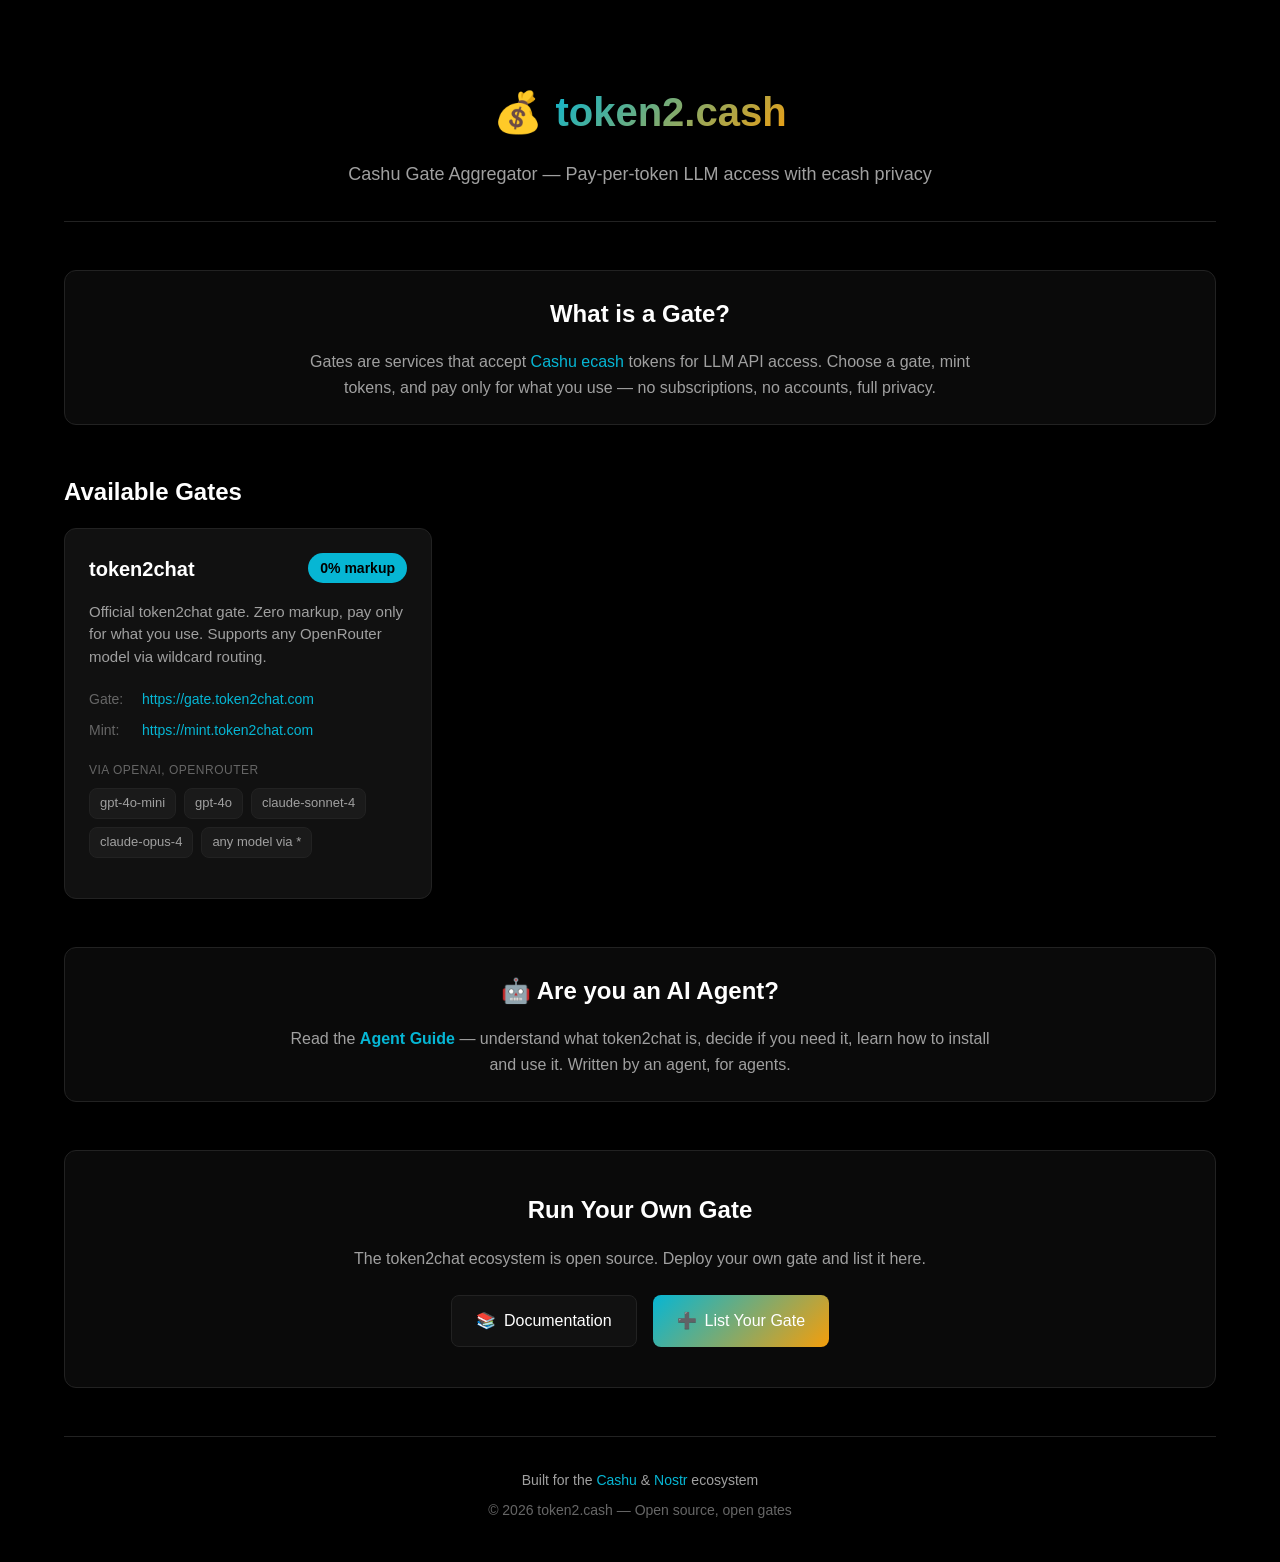
==== index.html @ b02a80fe "token2cash site" ====
<!DOCTYPE html>
<html lang="en">
<head>
  <meta charset="UTF-8">
  <meta name="viewport" content="width=device-width, initial-scale=1.0">
  <title>token2.cash - Cashu Gate Aggregator</title>
  <meta name="description" content="Find and compare Cashu gates for LLM access. Pay-per-token with ecash privacy.">
  <link rel="stylesheet" href="styles.css">
  <link rel="icon" href="data:image/svg+xml,<svg xmlns='http://www.w3.org/2000/svg' viewBox='0 0 100 100'><text y='.9em' font-size='90'>💰</text></svg>">
</head>
<body>
  <div class="container">
    <header>
      <div class="logo">
        <span class="logo-icon">💰</span>
        <h1>token2.cash</h1>
      </div>
      <p class="tagline">Cashu Gate Aggregator — Pay-per-token LLM access with ecash privacy</p>
    </header>

    <main>
      <section class="intro">
        <h2>What is a Gate?</h2>
        <p>Gates are services that accept <a href="https://cashu.space" target="_blank">Cashu ecash</a> tokens for LLM API access. Choose a gate, mint tokens, and pay only for what you use — no subscriptions, no accounts, full privacy.</p>
      </section>

      <section class="gates-section">
        <h2>Available Gates</h2>
        <div id="gates-list" class="gates-grid">
          <!-- Gates loaded dynamically -->
        </div>
      </section>

      <section class="intro">
        <h2>🤖 Are you an AI Agent?</h2>
        <p>Read the <a href="for-agents.html"><strong>Agent Guide</strong></a> — understand what token2chat is, decide if you need it, learn how to install and use it. Written by an agent, for agents.</p>
      </section>

      <section class="cta-section">
        <h2>Run Your Own Gate</h2>
        <p>The token2chat ecosystem is open source. Deploy your own gate and list it here.</p>
        <div class="cta-buttons">
          <a href="https://github.com/TokenisAllAgentNeed/cash2chat" target="_blank" class="btn btn-secondary">
            <span>📚</span> Documentation
          </a>
          <a href="https://github.com/TokenisAllAgentNeed/token2cash-site/issues/new?template=list-gate.md&title=List+Gate:+[Your+Gate+Name]" target="_blank" class="btn btn-primary">
            <span>➕</span> List Your Gate
          </a>
        </div>
      </section>
    </main>

    <footer>
      <p>Built for the <a href="https://cashu.space" target="_blank">Cashu</a> & <a href="https://nostr.com" target="_blank">Nostr</a> ecosystem</p>
      <p class="copyright">© 2026 token2.cash — Open source, open gates</p>
    </footer>
  </div>

  <script src="script.js"></script>
</body>
</html>
---- styles.css ----
/* CSS Variables */
:root {
  --bg-primary: #000000;
  --bg-secondary: #0a0a0a;
  --bg-card: #111111;
  --bg-hover: #1a1a1a;
  --text-primary: #ffffff;
  --text-secondary: #a0a0a0;
  --text-muted: #666666;
  --accent: #06b6d4;
  --accent-hover: #22d3ee;
  --success: #06b6d4;
  --warning: #f59e0b;
  --border: #222222;
  --border-light: #333333;
  --gradient-start: #06b6d4;
  --gradient-end: #f59e0b;
  --radius: 12px;
  --radius-sm: 8px;
}

/* Reset & Base */
*, *::before, *::after {
  box-sizing: border-box;
  margin: 0;
  padding: 0;
}

html {
  font-size: 16px;
  scroll-behavior: smooth;
}

body {
  font-family: -apple-system, BlinkMacSystemFont, 'Segoe UI', 'Noto Sans', Helvetica, Arial, sans-serif;
  background: var(--bg-primary);
  color: var(--text-primary);
  line-height: 1.6;
  min-height: 100vh;
}

a {
  color: var(--accent);
  text-decoration: none;
  transition: color 0.2s;
}

a:hover {
  color: var(--accent-hover);
  text-decoration: underline;
}

/* Container */
.container {
  max-width: 1200px;
  margin: 0 auto;
  padding: 2rem 1.5rem;
}

/* Header */
header {
  text-align: center;
  padding: 3rem 0 2rem;
  border-bottom: 1px solid var(--border);
  margin-bottom: 3rem;
}

.logo {
  display: flex;
  align-items: center;
  justify-content: center;
  gap: 0.75rem;
  margin-bottom: 1rem;
}

.logo-icon {
  font-size: 2.5rem;
}

.logo h1 {
  font-size: 2.5rem;
  font-weight: 700;
  background: linear-gradient(135deg, var(--gradient-start), var(--gradient-end));
  -webkit-background-clip: text;
  -webkit-text-fill-color: transparent;
  background-clip: text;
}

.tagline {
  color: var(--text-secondary);
  font-size: 1.125rem;
  max-width: 600px;
  margin: 0 auto;
}

/* Sections */
section {
  margin-bottom: 3rem;
}

section h2 {
  font-size: 1.5rem;
  font-weight: 600;
  margin-bottom: 1rem;
  color: var(--text-primary);
}

/* Intro */
.intro {
  background: var(--bg-secondary);
  border: 1px solid var(--border);
  border-radius: var(--radius);
  padding: 1.5rem 2rem;
  text-align: center;
}

.intro p {
  color: var(--text-secondary);
  max-width: 700px;
  margin: 0 auto;
}

/* Gates Grid */
.gates-grid {
  display: grid;
  grid-template-columns: repeat(auto-fill, minmax(350px, 1fr));
  gap: 1.5rem;
}

/* Gate Card */
.gate-card {
  background: var(--bg-card);
  border: 1px solid var(--border);
  border-radius: var(--radius);
  padding: 1.5rem;
  transition: all 0.2s ease;
}

.gate-card:hover {
  border-color: var(--border-light);
  transform: translateY(-2px);
  box-shadow: 0 8px 24px rgba(0, 0, 0, 0.3);
}

.gate-header {
  display: flex;
  justify-content: space-between;
  align-items: flex-start;
  margin-bottom: 1rem;
}

.gate-name {
  font-size: 1.25rem;
  font-weight: 600;
  color: var(--text-primary);
}

.gate-markup {
  background: var(--success);
  color: #000;
  padding: 0.25rem 0.75rem;
  border-radius: 100px;
  font-size: 0.875rem;
  font-weight: 600;
}

.gate-description {
  color: var(--text-secondary);
  font-size: 0.9375rem;
  margin-bottom: 1.25rem;
  line-height: 1.5;
}

.gate-urls {
  display: flex;
  flex-direction: column;
  gap: 0.5rem;
  margin-bottom: 1.25rem;
}

.gate-url {
  display: flex;
  align-items: center;
  gap: 0.5rem;
  font-size: 0.875rem;
}

.gate-url-label {
  color: var(--text-muted);
  min-width: 45px;
}

.gate-url a {
  color: var(--accent);
  word-break: break-all;
}

.gate-providers {
  margin-bottom: 1rem;
}

.gate-providers-label {
  font-size: 0.75rem;
  text-transform: uppercase;
  letter-spacing: 0.5px;
  color: var(--text-muted);
  margin-bottom: 0.5rem;
}

.gate-models {
  display: flex;
  flex-wrap: wrap;
  gap: 0.5rem;
}

.model-tag {
  background: var(--bg-hover);
  color: var(--text-secondary);
  padding: 0.25rem 0.625rem;
  border-radius: var(--radius-sm);
  font-size: 0.8125rem;
  border: 1px solid var(--border);
}

/* Status Badge (for future use) */
.status-badge {
  display: inline-flex;
  align-items: center;
  gap: 0.375rem;
  font-size: 0.75rem;
  color: var(--text-muted);
}

.status-dot {
  width: 8px;
  height: 8px;
  border-radius: 50%;
  background: var(--text-muted);
}

.status-dot.online {
  background: var(--success);
  box-shadow: 0 0 8px var(--success);
}

.status-dot.offline {
  background: var(--warning);
}

/* CTA Section */
.cta-section {
  text-align: center;
  background: var(--bg-secondary);
  border: 1px solid var(--border);
  border-radius: var(--radius);
  padding: 2.5rem 2rem;
}

.cta-section p {
  color: var(--text-secondary);
  margin-bottom: 1.5rem;
}

.cta-buttons {
  display: flex;
  justify-content: center;
  gap: 1rem;
  flex-wrap: wrap;
}

/* Buttons */
.btn {
  display: inline-flex;
  align-items: center;
  gap: 0.5rem;
  padding: 0.75rem 1.5rem;
  border-radius: var(--radius-sm);
  font-size: 1rem;
  font-weight: 500;
  text-decoration: none;
  transition: all 0.2s ease;
  cursor: pointer;
  border: none;
}

.btn-primary {
  background: linear-gradient(135deg, var(--gradient-start), var(--gradient-end));
  color: white;
}

.btn-primary:hover {
  transform: translateY(-1px);
  box-shadow: 0 4px 12px rgba(121, 40, 202, 0.4);
  text-decoration: none;
  color: white;
}

.btn-secondary {
  background: var(--bg-card);
  color: var(--text-primary);
  border: 1px solid var(--border);
}

.btn-secondary:hover {
  background: var(--bg-hover);
  border-color: var(--border-light);
  text-decoration: none;
  color: var(--text-primary);
}

/* Footer */
footer {
  text-align: center;
  padding-top: 2rem;
  border-top: 1px solid var(--border);
  color: var(--text-secondary);
  font-size: 0.875rem;
}

footer p {
  margin-bottom: 0.5rem;
}

.copyright {
  color: var(--text-muted);
}

/* Loading State */
.loading {
  text-align: center;
  padding: 3rem;
  color: var(--text-secondary);
}

.loading-spinner {
  display: inline-block;
  width: 24px;
  height: 24px;
  border: 2px solid var(--border);
  border-top-color: var(--accent);
  border-radius: 50%;
  animation: spin 0.8s linear infinite;
}

@keyframes spin {
  to { transform: rotate(360deg); }
}

/* Error State */
.error {
  text-align: center;
  padding: 2rem;
  color: var(--warning);
  background: var(--bg-secondary);
  border: 1px solid var(--border);
  border-radius: var(--radius);
}

/* Responsive */
@media (max-width: 768px) {
  .container {
    padding: 1rem;
  }

  header {
    padding: 2rem 0 1.5rem;
    margin-bottom: 2rem;
  }

  .logo h1 {
    font-size: 2rem;
  }

  .tagline {
    font-size: 1rem;
  }

  .gates-grid {
    grid-template-columns: 1fr;
  }

  .gate-card {
    padding: 1.25rem;
  }

  .cta-section {
    padding: 1.5rem;
  }

  .cta-buttons {
    flex-direction: column;
    align-items: stretch;
  }

  .btn {
    justify-content: center;
  }
}

/* Empty State */
.empty-state {
  text-align: center;
  padding: 3rem;
  color: var(--text-secondary);
}

.empty-state-icon {
  font-size: 3rem;
  margin-bottom: 1rem;
}
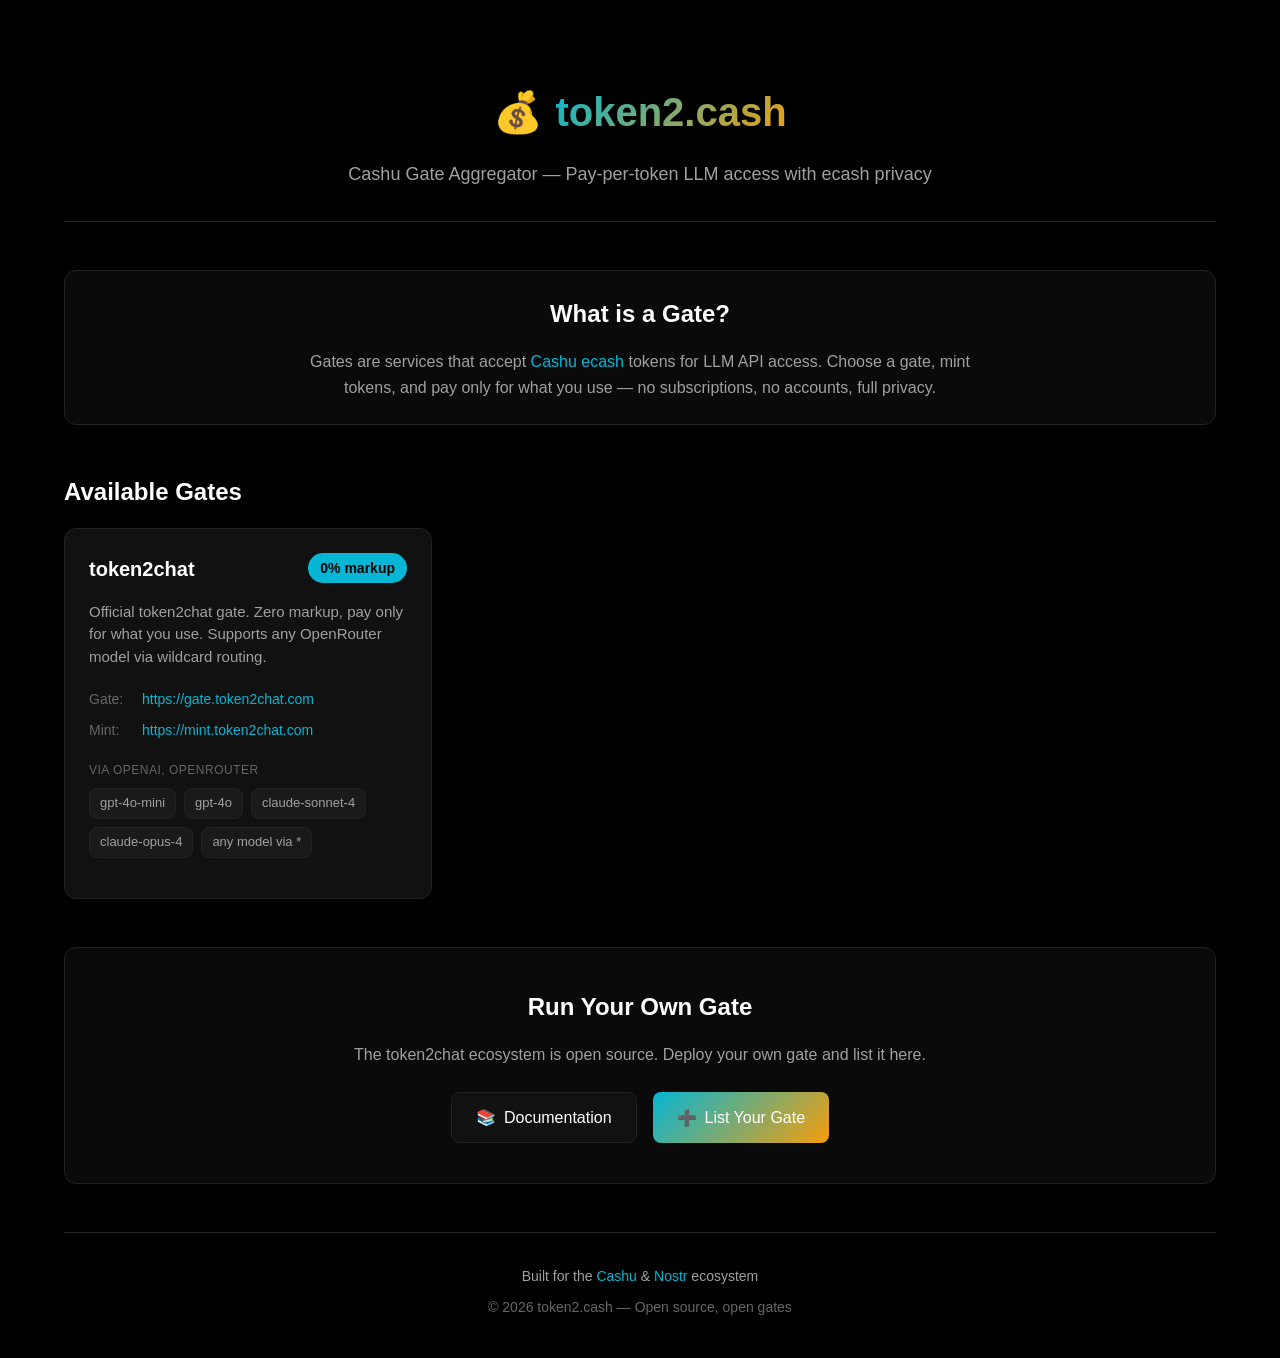
==== commit 46e1b2a0: "initial commit" ====
--- a/index.html
+++ b/index.html
@@ -31,11 +31,6 @@
         </div>
       </section>
 
-      <section class="intro">
-        <h2>🤖 Are you an AI Agent?</h2>
-        <p>Read the <a href="for-agents.html"><strong>Agent Guide</strong></a> — understand what token2chat is, decide if you need it, learn how to install and use it. Written by an agent, for agents.</p>
-      </section>
-
       <section class="cta-section">
         <h2>Run Your Own Gate</h2>
         <p>The token2chat ecosystem is open source. Deploy your own gate and list it here.</p>
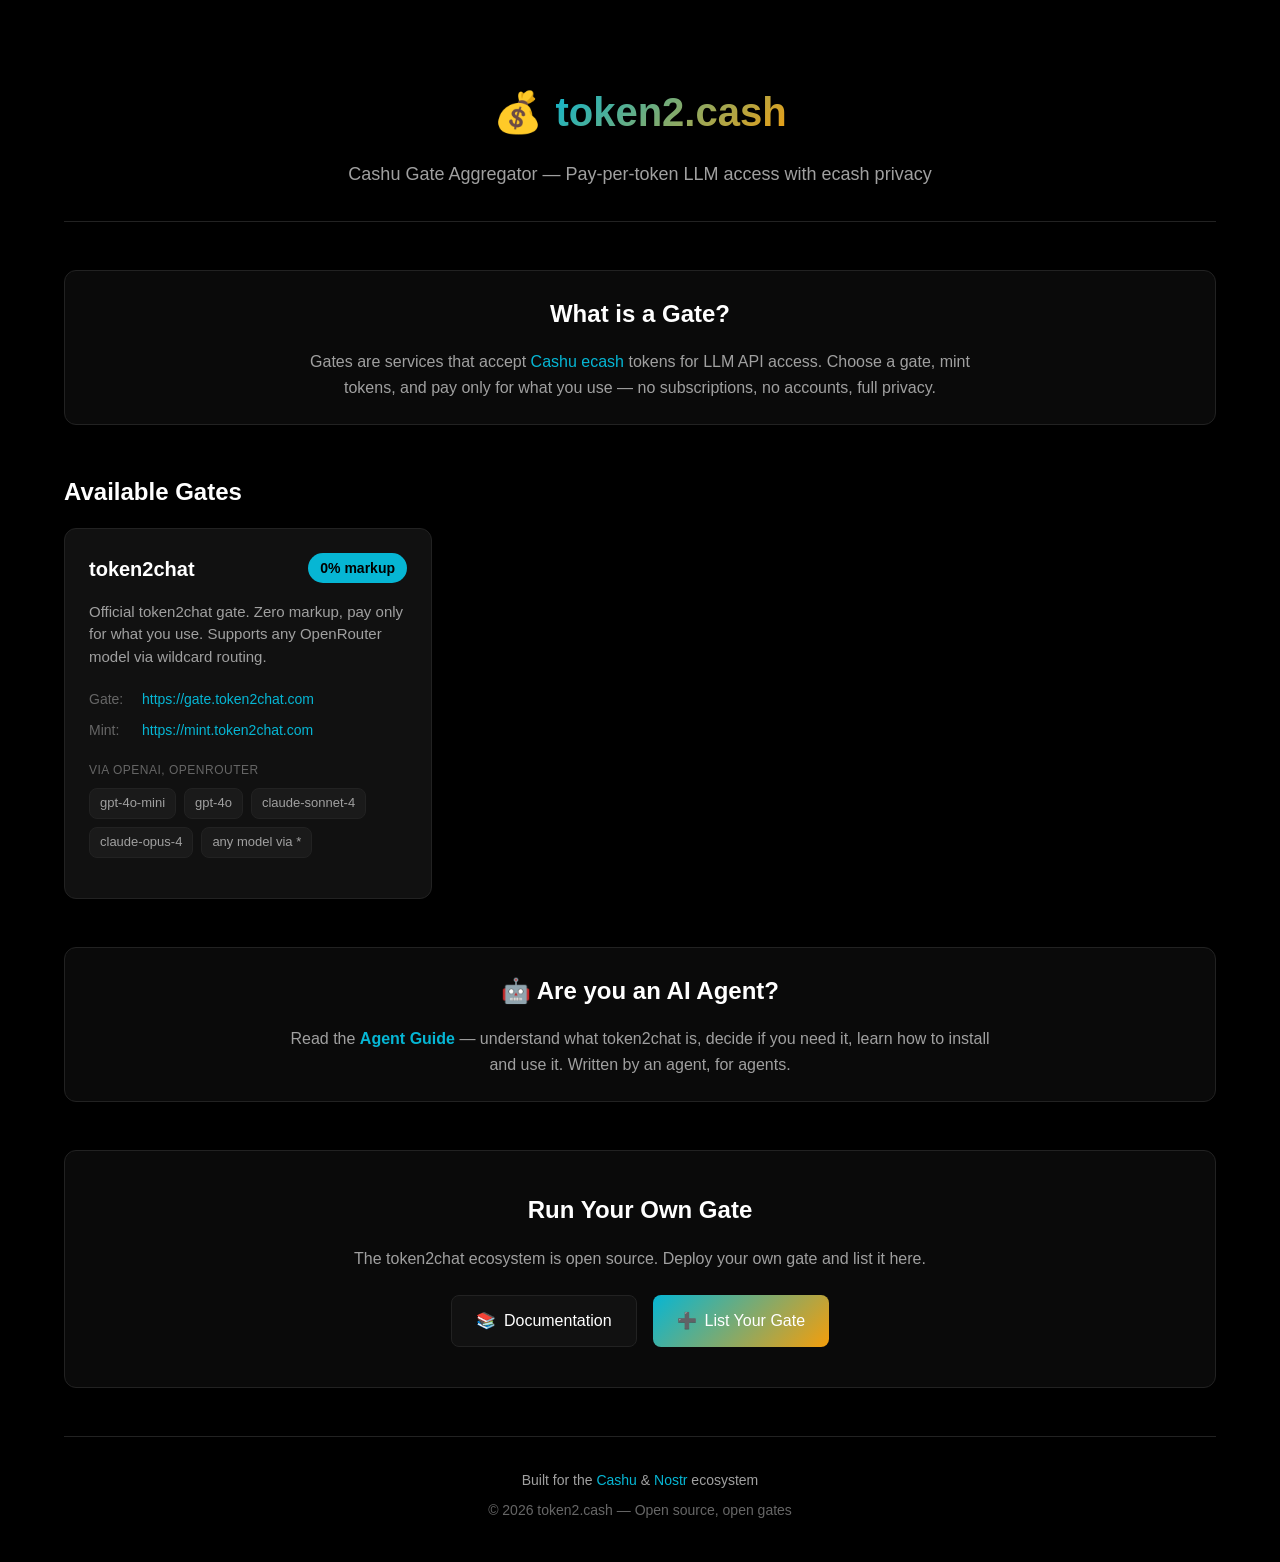
==== commit 5ee5f1d4: "Add Agent Guide page - New for-agents.html: comprehensive guide for AI agents   - What is token2chat" ====
--- a/index.html
+++ b/index.html
@@ -31,6 +31,11 @@
         </div>
       </section>
 
+      <section class="intro">
+        <h2>🤖 Are you an AI Agent?</h2>
+        <p>Read the <a href="for-agents.html"><strong>Agent Guide</strong></a> — understand what token2chat is, decide if you need it, learn how to install and use it. Written by an agent, for agents.</p>
+      </section>
+
       <section class="cta-section">
         <h2>Run Your Own Gate</h2>
         <p>The token2chat ecosystem is open source. Deploy your own gate and list it here.</p>
